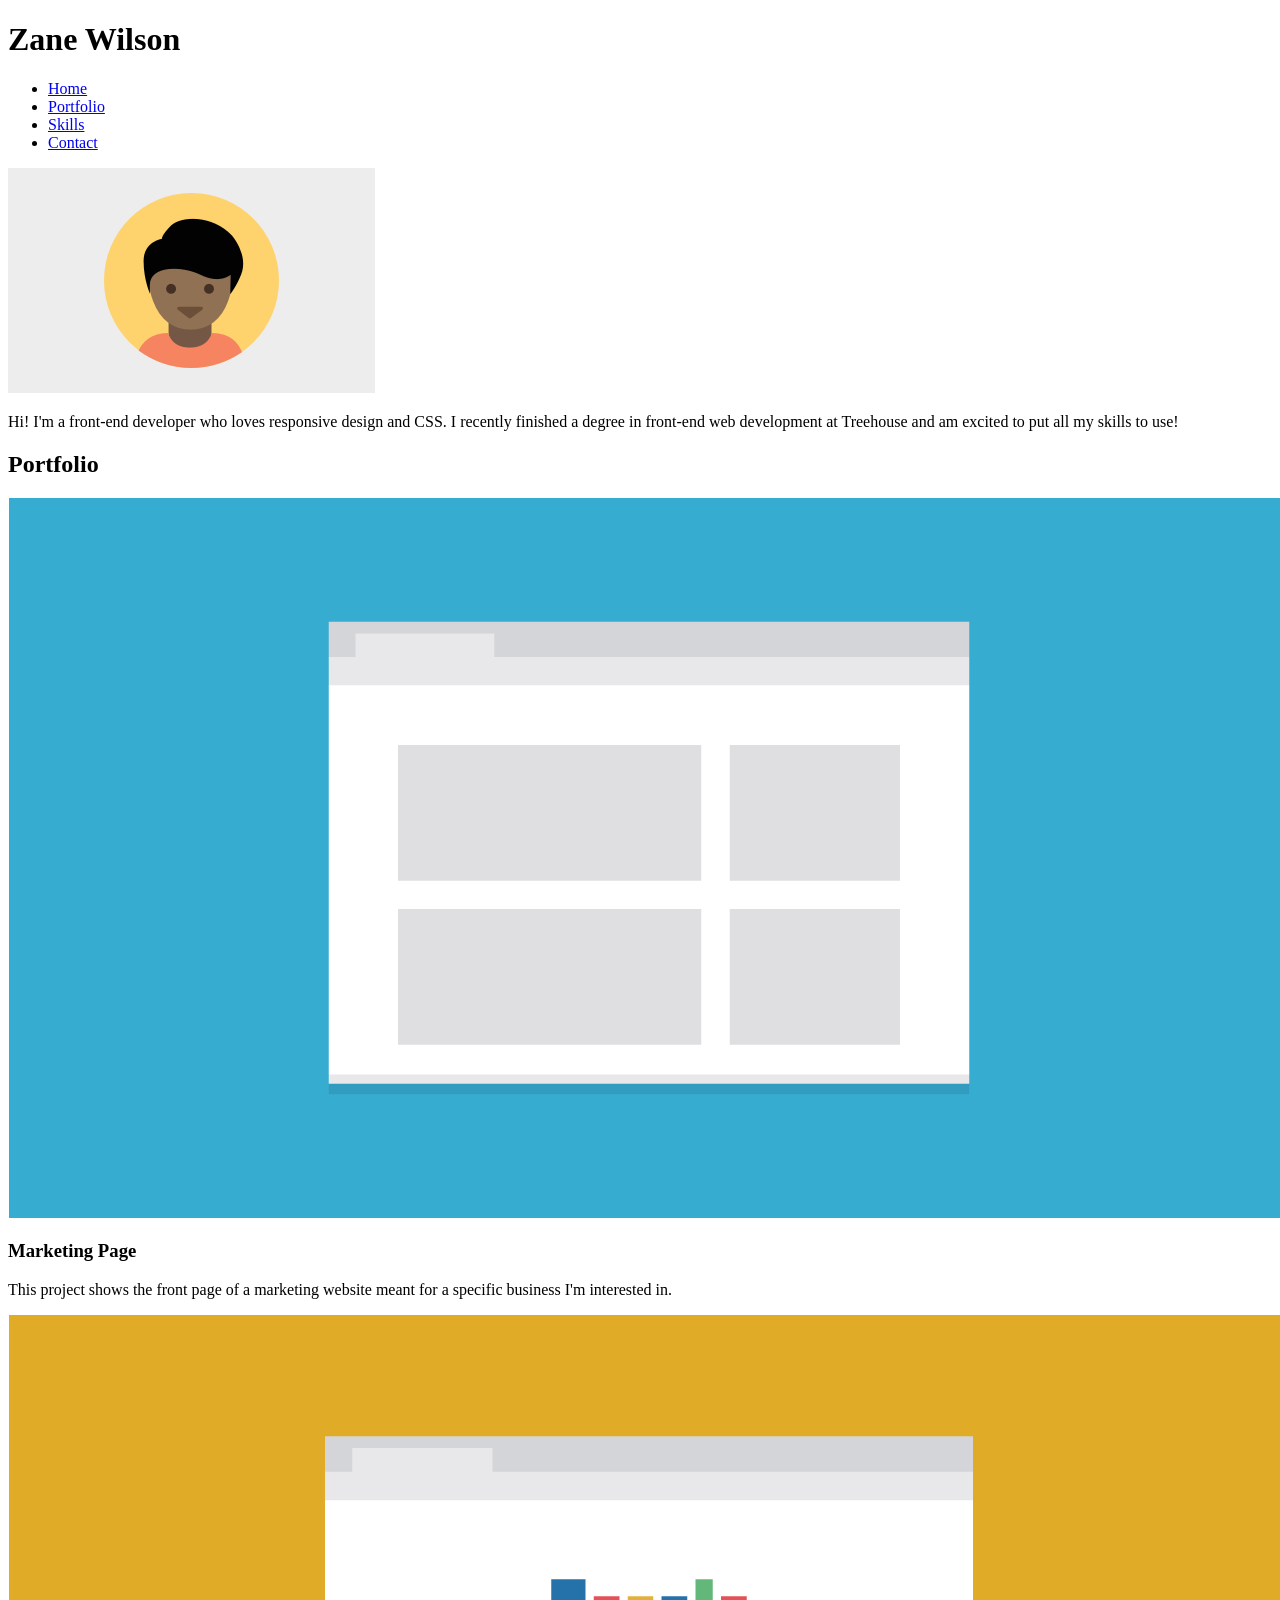
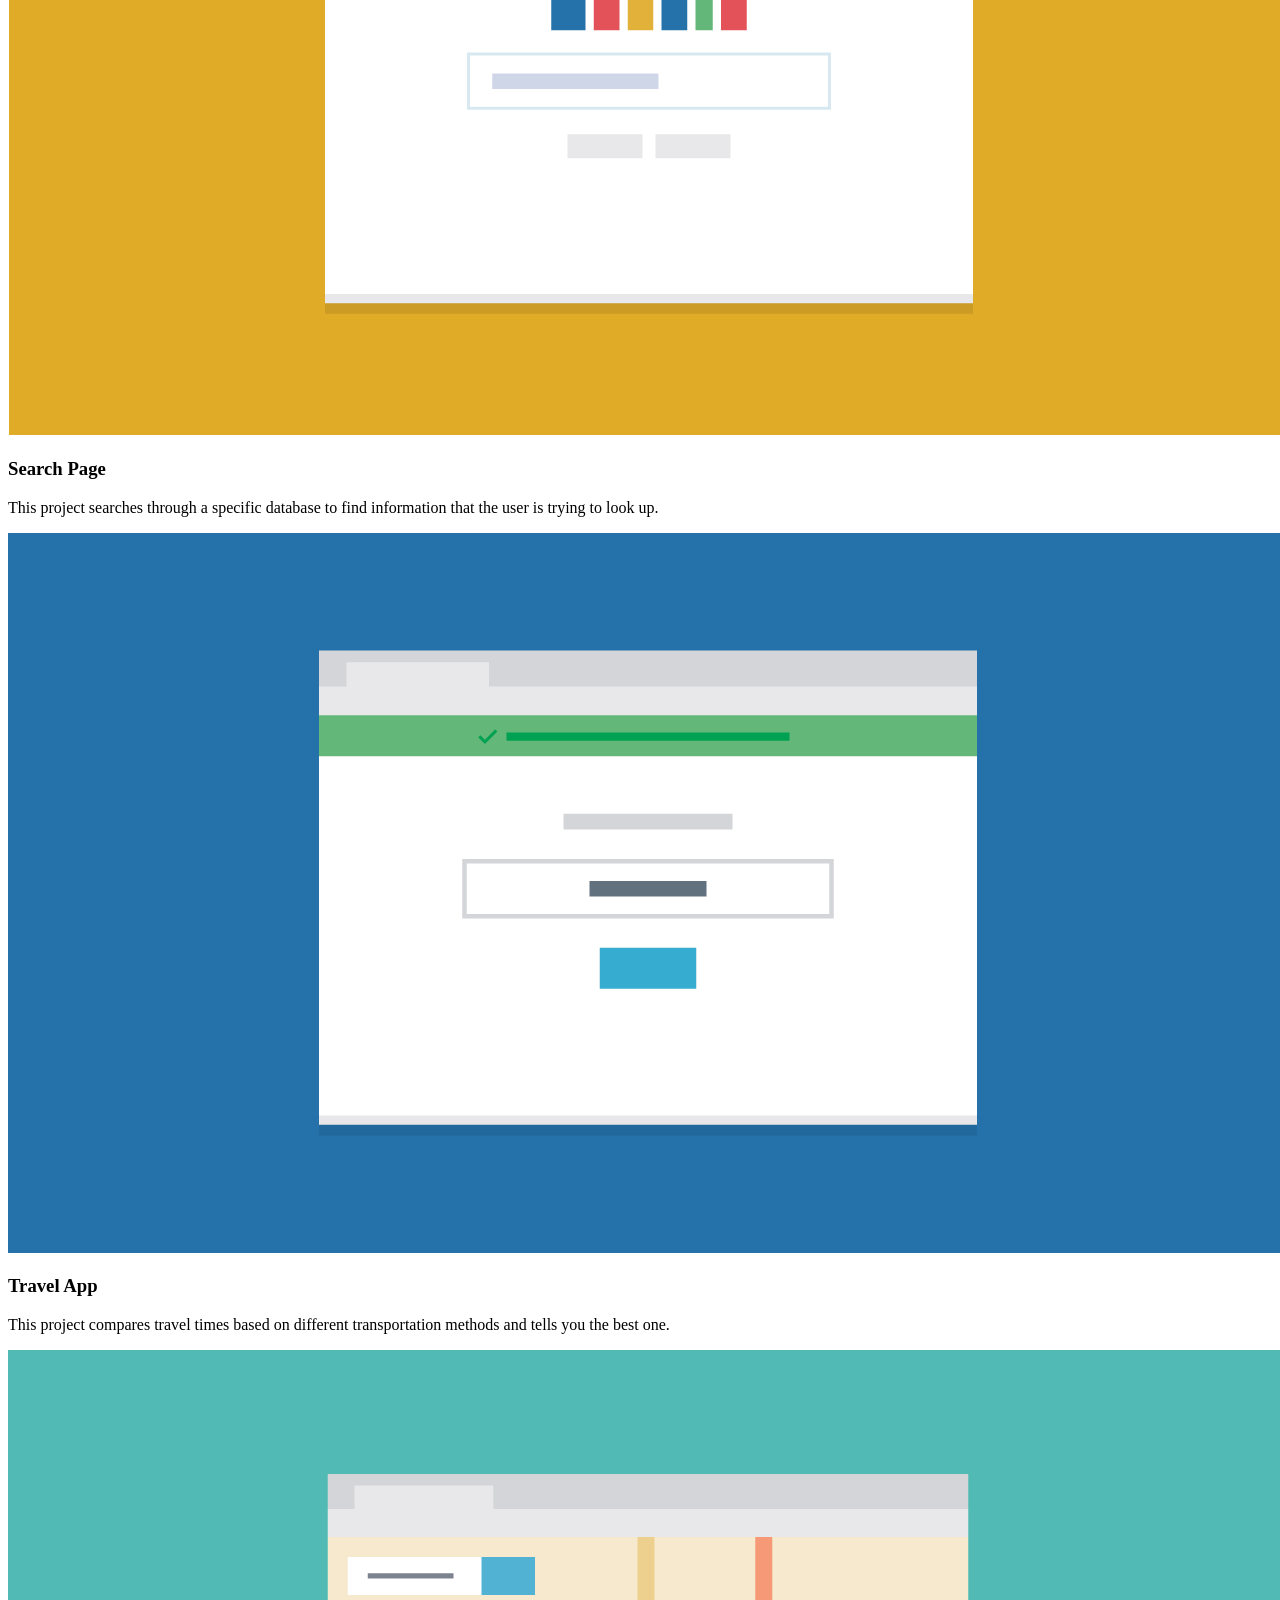
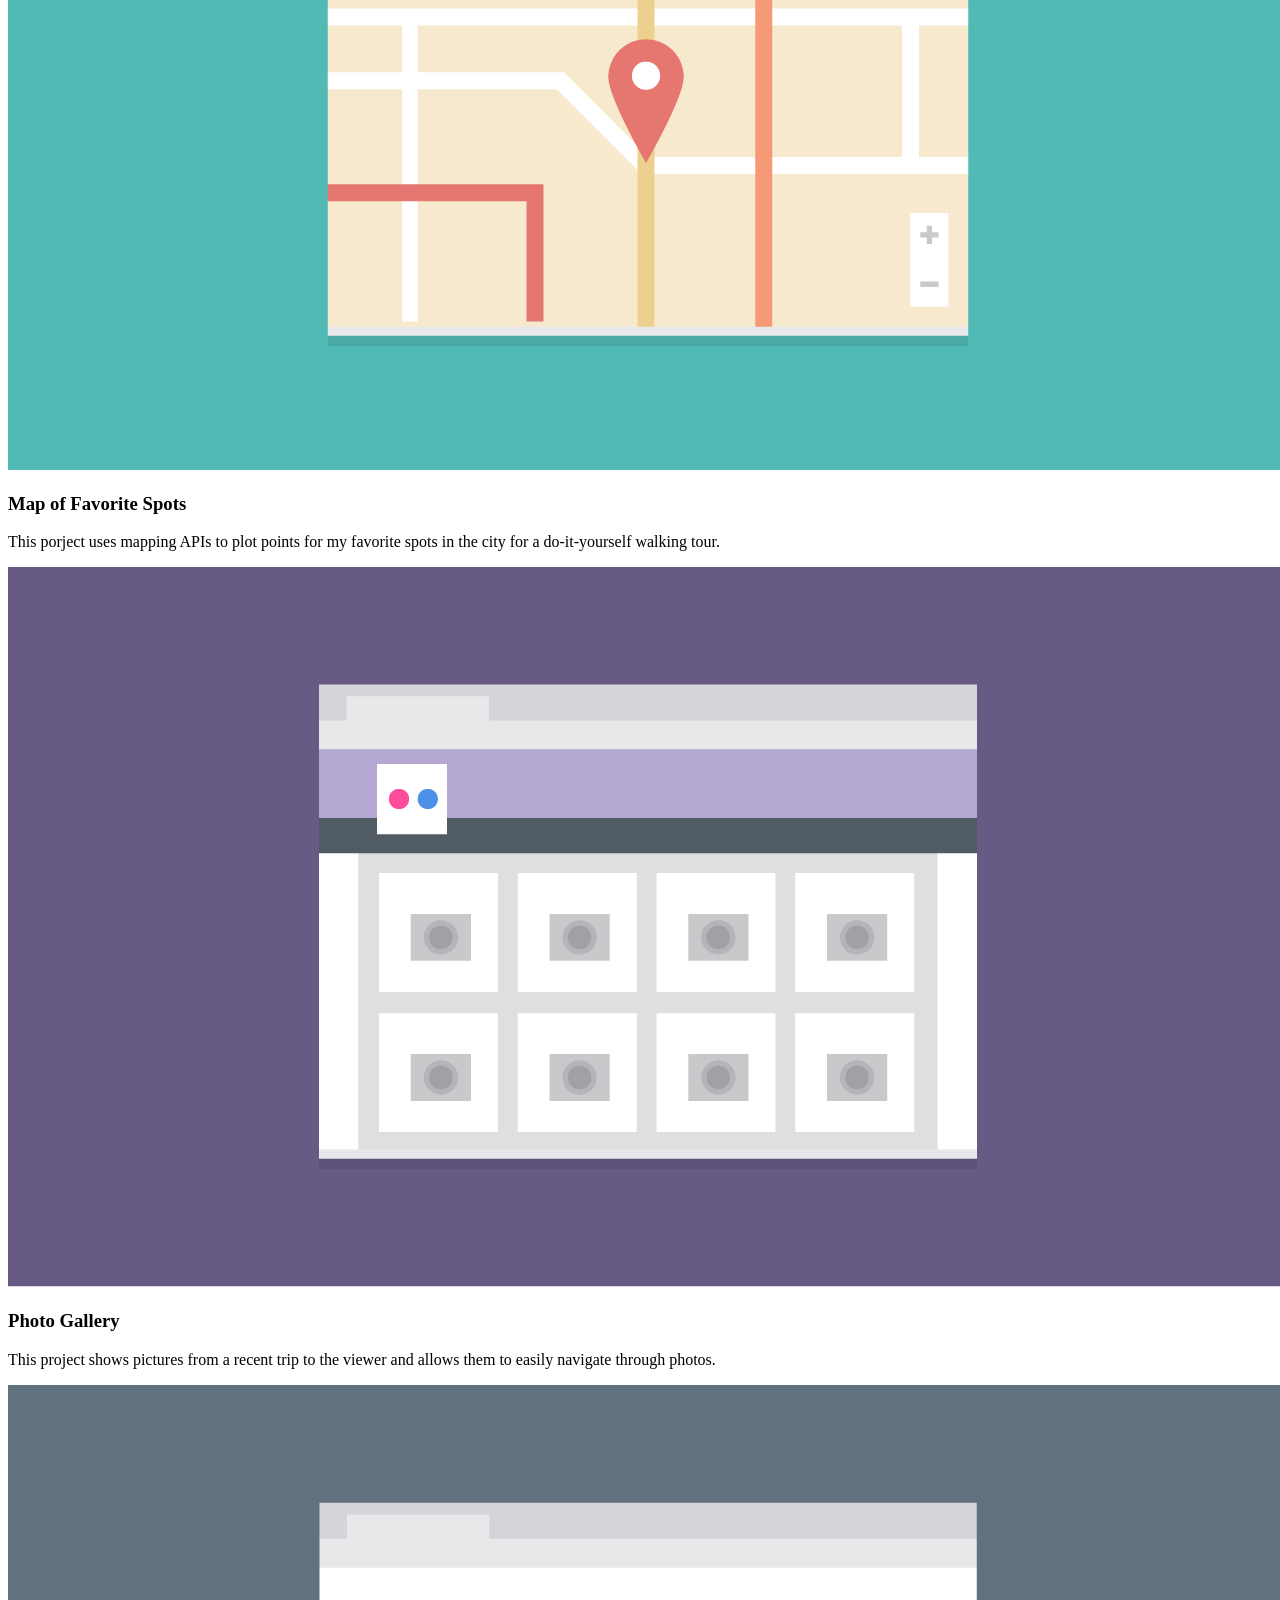
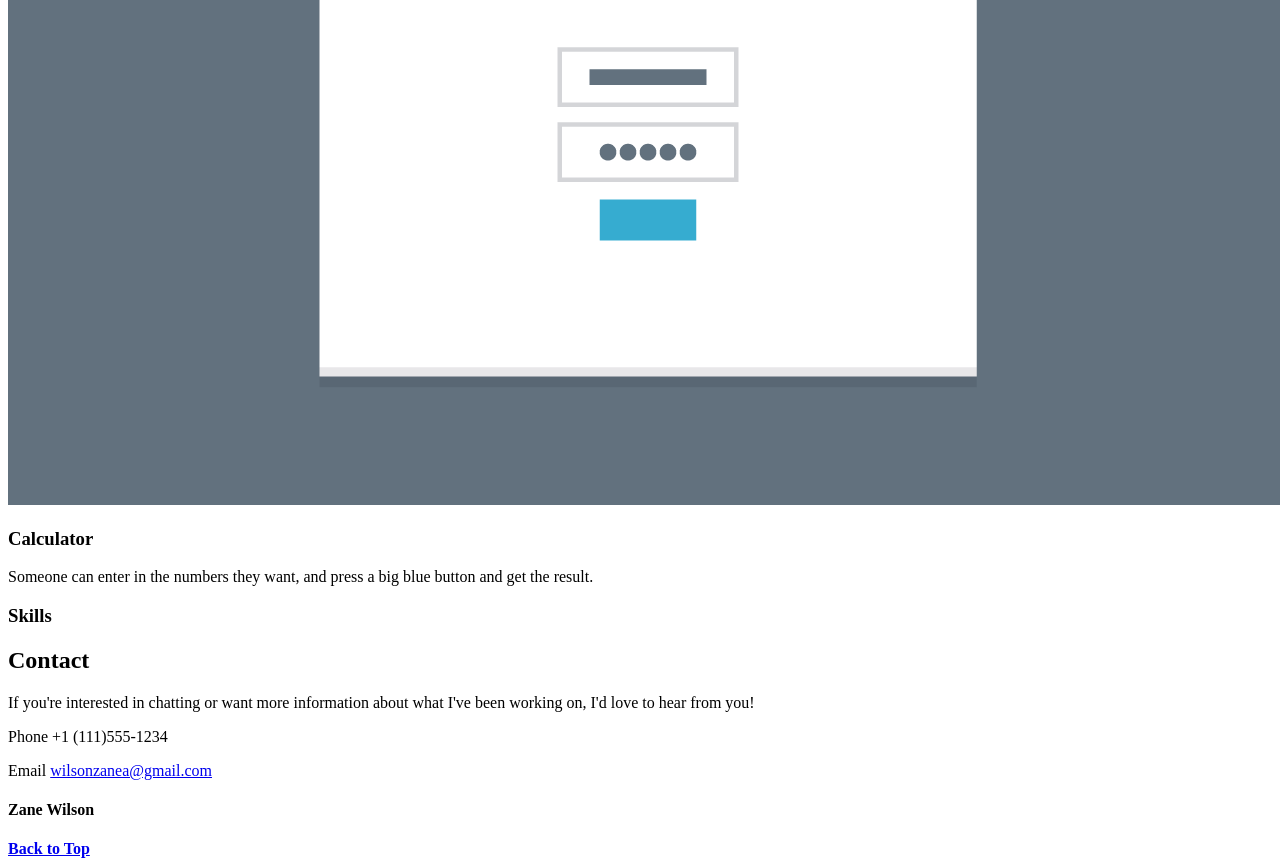
==== index.html @ 316b276d "Create" ====
<!DOCTYPE html>
<html lang="en">
<head>
    <meta charset="UTF-8">
    <meta name="viewport" content="width=device-width, initial-scale=1.0">
    <title>Zane's Portfolio</title>
    <link rel="stylesheet" href="css/styles.css">
</head>  
<body>
    <header>
        <div>
            <h1>Zane Wilson</h1>
            <nav id="home">
                <ul>
                    <li><a href="#">Home</a></li>
                    <li><a href="#portfolio">Portfolio</a></li>
                    <li><a href="#skills">Skills</a></li>  
                    <li><a href="#contact">Contact</a></li>     
                </ul>    
            </nav>
        </div>

        <div>
            <img src="images/responsive-layout-profile.png" alt="Profile Image" title="Profile Image">
            <p>Hi! I'm a front-end developer who loves responsive design and CSS. I recently finished a degree in front-end web development at Treehouse and am excited to put all my skills to use!</p>
        </div>
    </header>

    <main>
        <h2 id="portfolio">Portfolio</h2>
        <div>
            <img src="images/portfolio-1.png" alt="Marketing Page Image" title="Marketing Page Image">
            <h3>Marketing Page</h3>
            <p>This project shows the front page of a marketing website meant for a specific business I'm interested in.</p>
        </div>
        <div>
            <img src="images/portfolio-2.png" alt="Search Page Image" title="Search Page Image">
            <h3>Search Page</h3>
            <p>This project searches through a specific database to find information that the user is trying to look up.</p>
        </div>
        <div>
            <img src="images/portfolio-3.png" alt="Travel App Image" title="Travel App Image">
            <h3>Travel App</h3>
            <p>This project compares travel times based on different transportation methods and tells you the best one.</p>
        </div>
        <div>
            <img src="images/portfolio-4.png" alt="Map of Favorite Spots" title="Map of Favorite Spots">
            <h3>Map of Favorite Spots</h3>
            <p>This porject uses mapping APIs to plot points for my favorite spots in the city for a do-it-yourself walking tour.</p>
        </div>
        <div>
            <img src="images/portfolio-5.png" alt="Photo Gallery Page" title="Photo Gallery Page">
            <h3>Photo Gallery</h3>
            <p>This project shows pictures from a recent trip to the viewer and allows them to easily navigate through photos.</p>
        </div>
        <div>
            <img src="images/portfolio-6.png" alt="Calculator Page Picture" title="Calculator Page Picture">
            <h3>Calculator</h3>
            <p>Someone can enter in the numbers they want, and press a big blue button and get the result.</p>
        </div>
        <div>
            <h3 id="skills">Skills</h3>
        </div>
        <div>
            <h2 id="contact">Contact</h2>
            <p>If you're interested in chatting or want more information about what I've been working on, I'd love to hear from you!</p>
            <p>Phone +1 (111)555-1234</p>
            <p>Email <a href="mailto:wilsonzanea@gmail.com" target="_blank">wilsonzanea@gmail.com</a></p>
        </div>
    </main>

    <footer>
        <h4>Zane Wilson</h4>
        <nav><strong><a href="#home">Back to Top</a></strong></nav>
    </footer>
</body>
</html>
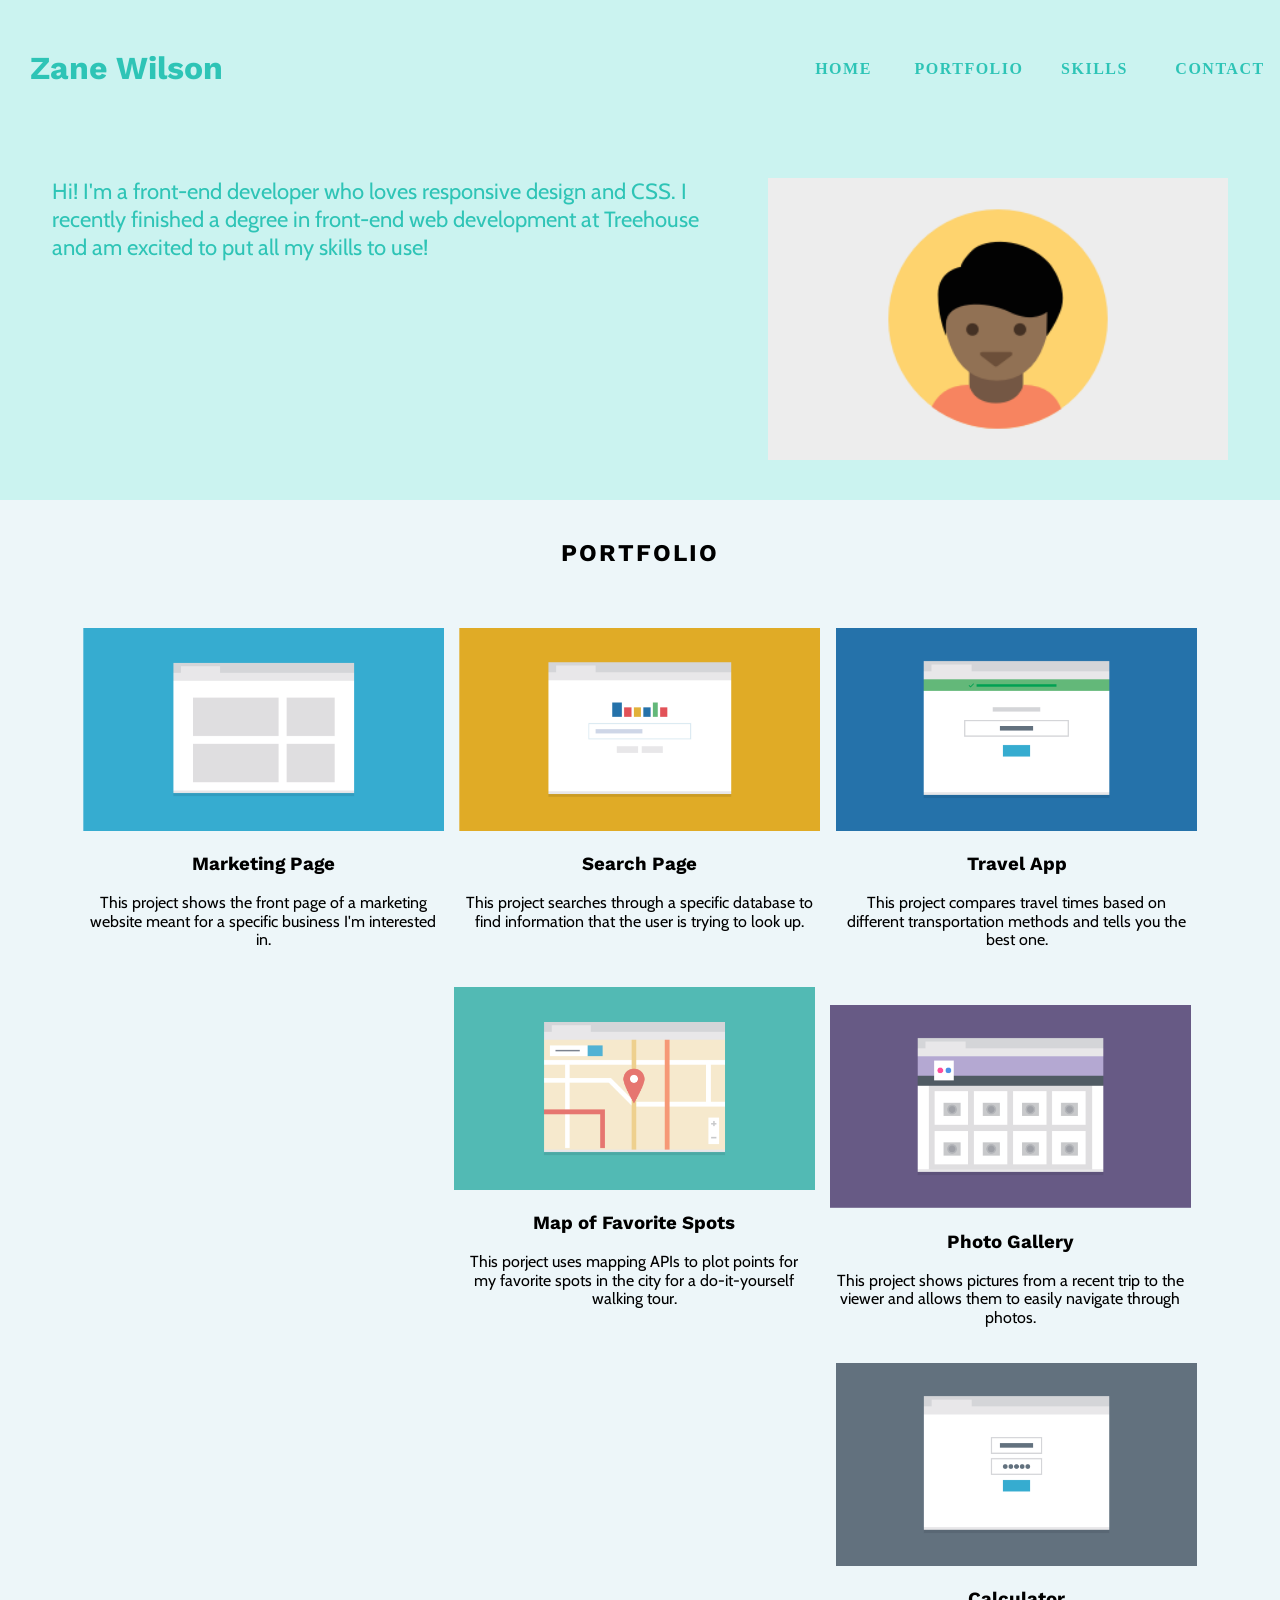
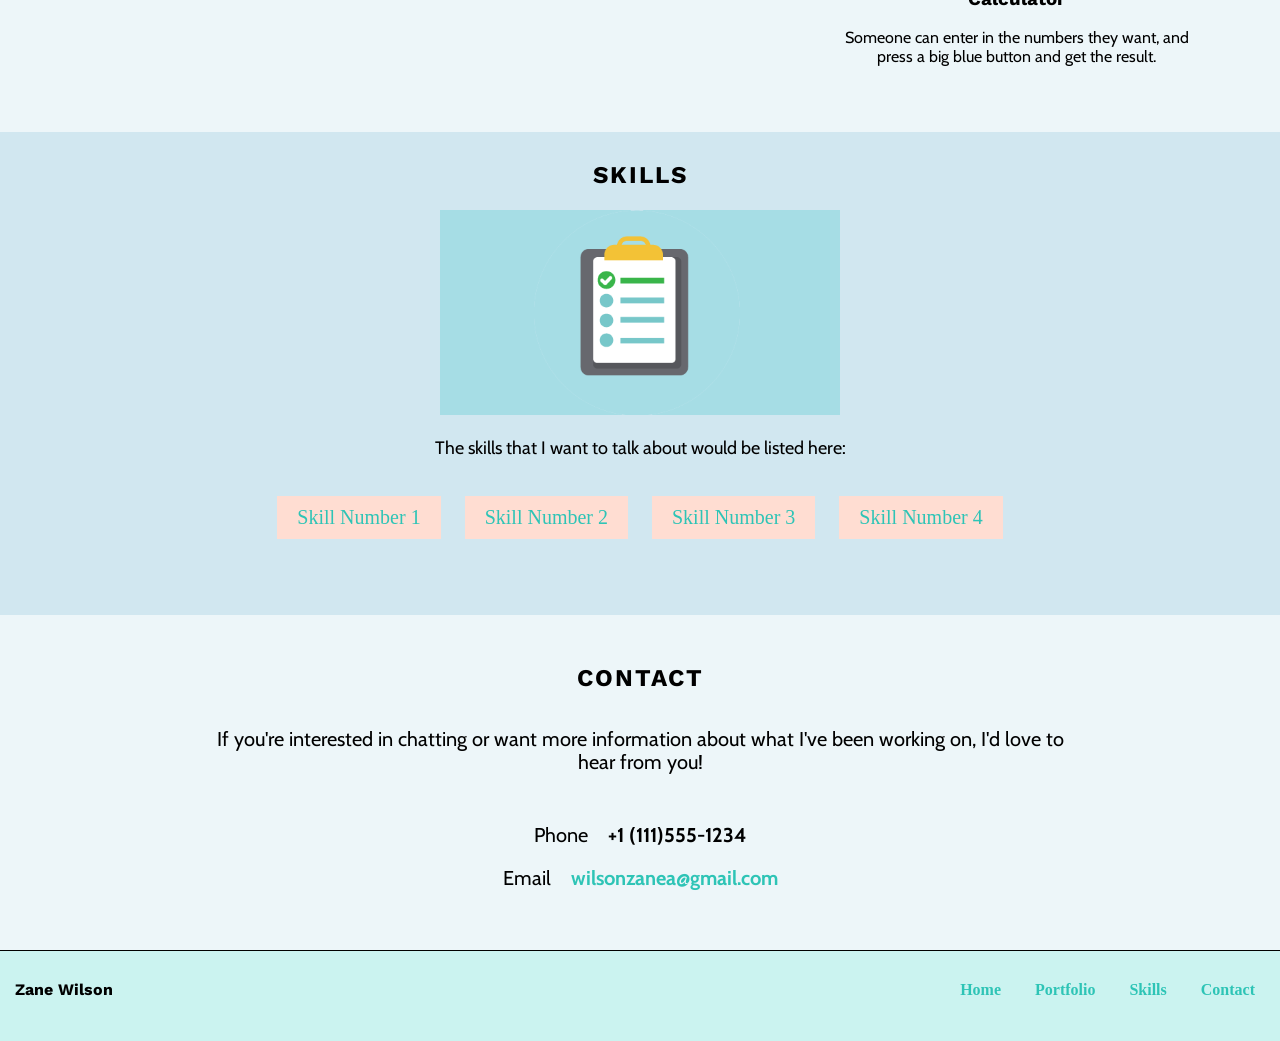
==== commit bfe30208: "-" ====
--- a/index.html
+++ b/index.html
@@ -5,13 +5,16 @@
     <meta name="viewport" content="width=device-width, initial-scale=1.0">
     <title>Zane's Portfolio</title>
     <link rel="stylesheet" href="css/styles.css">
-</head>  
+    <link rel="stylesheet" href="css/normalize.css">
+    <link href="https://fonts.googleapis.com/css2?family=Work+Sans&display=swap" rel="stylesheet">
+    <link href="https://fonts.googleapis.com/css2?family=Cabin&display=swap" rel="stylesheet">
+</head>
 <body>
     <header>
-        <div>
+        <div id="home" class="clearfix">
             <h1>Zane Wilson</h1>
-            <nav id="home">
-                <ul>
+            <nav>
+                <ul class="header-nav">
                     <li><a href="#">Home</a></li>
                     <li><a href="#portfolio">Portfolio</a></li>
                     <li><a href="#skills">Skills</a></li>  
@@ -20,58 +23,78 @@
             </nav>
         </div>
 
-        <div>
-            <img src="images/responsive-layout-profile.png" alt="Profile Image" title="Profile Image">
-            <p>Hi! I'm a front-end developer who loves responsive design and CSS. I recently finished a degree in front-end web development at Treehouse and am excited to put all my skills to use!</p>
+        <div class="header-text clearfix">
+            <img src="images/responsive-layout-profile.png" alt="Profile Image" title="Profile Image" class="profile-image">
+            <p class="header-p">Hi! I'm a front-end developer who loves responsive design and CSS. I recently finished a degree in front-end web development at Treehouse and am excited to put all my skills to use!</p>
         </div>
     </header>
 
     <main>
         <h2 id="portfolio">Portfolio</h2>
-        <div>
-            <img src="images/portfolio-1.png" alt="Marketing Page Image" title="Marketing Page Image">
-            <h3>Marketing Page</h3>
-            <p>This project shows the front page of a marketing website meant for a specific business I'm interested in.</p>
+        <div class="clearfix">
+            <div class="container">
+                <div class="marketing-page col">
+                    <img src="images/portfolio-1.png" alt="Marketing Page Image" title="Marketing Page Image" class="portfolio-image">
+                    <h3>Marketing Page</h3>
+                    <p>This project shows the front page of a marketing website meant for a specific business I'm interested in.</p>
+                </div>
+                <div class="search-page col">
+                    <img src="images/portfolio-2.png" alt="Search Page Image" title="Search Page Image" class="portfolio-image">
+                    <h3>Search Page</h3>
+                    <p>This project searches through a specific database to find information that the user is trying to look up.</p>
+                </div>
+                <div class="travel-page col">
+                    <img src="images/portfolio-3.png" alt="Travel App Image" title="Travel App Image" class="portfolio-image">
+                    <h3>Travel App</h3>
+                    <p>This project compares travel times based on different transportation methods and tells you the best one.</p>
+                </div>
+            </div>
+            <div class="container">
+                <div class="map-page col">
+                    <img src="images/portfolio-4.png" alt="Map of Favorite Spots" title="Map of Favorite Spots" class="portfolio-image">
+                    <h3>Map of Favorite Spots</h3>
+                    <p>This porject uses mapping APIs to plot points for my favorite spots in the city for a do-it-yourself walking tour.</p>
+                </div>
+                <div class="photo-page col">
+                    <img src="images/portfolio-5.png" alt="Photo Gallery Page" title="Photo Gallery Page" class="portfolio-image">
+                    <h3>Photo Gallery</h3>
+                    <p>This project shows pictures from a recent trip to the viewer and allows them to easily navigate through photos.</p>
+                </div>
+                <div class="calc-page col">
+                    <img src="images/portfolio-6.png" alt="Calculator Page Picture" title="Calculator Page Picture" class="portfolio-image">
+                    <h3>Calculator</h3>
+                    <p>Someone can enter in the numbers they want, and press a big blue button and get the result.</p>
+                </div>
+            </div>
         </div>
-        <div>
-            <img src="images/portfolio-2.png" alt="Search Page Image" title="Search Page Image">
-            <h3>Search Page</h3>
-            <p>This project searches through a specific database to find information that the user is trying to look up.</p>
+        <div class="skills-div col">
+            <h2 id="skills">Skills</h2>
+            <img src="images/checklist.png" alt="Picture of a Checklist" title="Picture of a Checklist">
+            <p>The skills that I want to talk about would be listed here:</p>
+            <ul class="skills-list">
+                <li>Skill Number 1</li>
+                <li>Skill Number 2</li>
+                <li>Skill Number 3</li>
+                <li>Skill Number 4</li>
+            </ul>
         </div>
-        <div>
-            <img src="images/portfolio-3.png" alt="Travel App Image" title="Travel App Image">
-            <h3>Travel App</h3>
-            <p>This project compares travel times based on different transportation methods and tells you the best one.</p>
-        </div>
-        <div>
-            <img src="images/portfolio-4.png" alt="Map of Favorite Spots" title="Map of Favorite Spots">
-            <h3>Map of Favorite Spots</h3>
-            <p>This porject uses mapping APIs to plot points for my favorite spots in the city for a do-it-yourself walking tour.</p>
-        </div>
-        <div>
-            <img src="images/portfolio-5.png" alt="Photo Gallery Page" title="Photo Gallery Page">
-            <h3>Photo Gallery</h3>
-            <p>This project shows pictures from a recent trip to the viewer and allows them to easily navigate through photos.</p>
-        </div>
-        <div>
-            <img src="images/portfolio-6.png" alt="Calculator Page Picture" title="Calculator Page Picture">
-            <h3>Calculator</h3>
-            <p>Someone can enter in the numbers they want, and press a big blue button and get the result.</p>
-        </div>
-        <div>
-            <h3 id="skills">Skills</h3>
-        </div>
-        <div>
+        <div class="contact-div">
             <h2 id="contact">Contact</h2>
-            <p>If you're interested in chatting or want more information about what I've been working on, I'd love to hear from you!</p>
-            <p>Phone +1 (111)555-1234</p>
-            <p>Email <a href="mailto:wilsonzanea@gmail.com" target="_blank">wilsonzanea@gmail.com</a></p>
+            <p class="contact-text">If you're interested in chatting or want more information about what I've been working on, I'd love to hear from you!</p>
+            <p>Phone &nbsp; &nbsp;<strong>+1 (111)555-1234</strong></p>
+            <p>Email &nbsp; &nbsp;<a href="mailto:wilsonzanea@gmail.com" target="_blank"><strong>wilsonzanea@gmail.com</strong></a></p>
         </div>
     </main>
 
     <footer>
         <h4>Zane Wilson</h4>
-        <nav><strong><a href="#home">Back to Top</a></strong></nav>
+        <span><a href="#home">Back to Top</a></span>
+        <ul>
+            <li><a href="#home">Home</a></li>
+            <li><a href="#portfolio">Portfolio</a></li>
+            <li><a href="#skills">Skills</a></li>
+            <li><a href="#contact">Contact</a></li>
+        </ul>
     </footer>
 </body>
 </html>
--- a/css/styles.css
+++ b/css/styles.css
@@ -0,0 +1,498 @@
+
+/* ----- Font Displays ----- */
+
+h1, h2, h3, h4, h5, h6 {
+    font-family: 'Work Sans', sans-serif;
+}
+
+p, span {
+    font-family: 'Cabin', sans-serif;
+}
+
+
+/* ----- Universal ----- */
+
+* {
+    box-sizing: border-box;
+}
+
+
+/* ----- Header Design ----- */
+
+header {
+    width: 100%;
+    text-align: center;
+    background-color: #CBF3F0;
+    padding: 20px 0 40px;
+    color: #2EC4B6;
+}
+
+
+header h1 { /* Clears whitespace at top */
+    margin-top: 0;
+}
+
+header img {
+    width: 65%;
+    max-width: 500px;
+}
+
+header ul {
+    list-style-type: none;
+    text-transform: uppercase;
+    padding: 0;
+    margin: 0;
+    letter-spacing: 1.5px;
+}
+
+header li {
+    margin: 5px 10px;
+    background-color: #FFDDD2;
+    color: #2EC4B6;
+}
+
+.header-nav a {
+    padding: 10px 5px;
+    display: block;
+}
+
+.header-text {
+    width: 100%;
+    text-align: center;
+    padding: 0 12px;
+    font-size: 17px;
+}
+
+.header-nav {
+    margin-bottom: 40px;
+}
+
+
+/* ----- Links Design ----- */
+
+a:link {
+    color: #2EC4B6;
+    text-decoration: none;
+    font-weight: bold;
+}
+
+a:visited {
+    color: #2EC4B6;
+    text-decoration: none;
+    font-weight: bold;
+}
+
+a:hover {
+    color: #CBF3F0;
+    font-weight: bolder;
+}
+
+a:active {
+    color: #CBF3F0;
+    text-decoration: none;
+    font-weight: bold;
+}
+
+
+/* ----- Main Display ----- */
+
+main {
+    width: 100%;
+    text-align: center;
+    padding: 20px 0 10px;
+    background-color: #EDF6F9;
+    border-bottom: solid black 1.5px;
+}
+
+main img {
+    width: 100%;
+    max-width: 400px;
+}
+
+main div {
+    padding-bottom: 15px;
+}
+
+#portfolio {
+    margin-bottom: 40px;
+}
+
+main h2 {
+    text-transform: uppercase;
+    font-weight: bold;
+    letter-spacing: 2px;
+}
+
+.col {
+    padding: 0 15px;
+}
+
+.col p {
+    padding: 0 6px;
+}
+
+#skills {
+    padding-top: 30px;
+}
+
+.skills-list {
+    text-align: left;
+}
+
+.skills-div {
+    background-color: #d1e7f0;
+    padding-bottom: 30px;
+}
+
+.contact-div {
+    background-color: #EDF6F9;
+    padding: 30px 15px;
+}
+
+/* ----- Footer ----- */
+
+footer {
+    padding: 30px 0 50px;
+    background-color: #CBF3F0;
+}
+
+footer h4 {
+    float: left;
+    width: 50%;
+    text-align: left;
+    margin: 0;
+    padding-left: 15px;
+}
+
+footer span {
+    float: right;
+    width: 50%;
+    text-align: right;
+    padding-right: 15px;
+    text-transform: uppercase;
+}
+
+
+/* ----- Media Queries (320px - 767px, phones) ----- */
+
+@media (min-width: 1px) and (max-width: 767px) {
+    footer ul {
+        display: none;
+    }
+}
+
+
+/* ----- Media Queries (768px, tablets) ----- */
+
+@media (min-width: 768px) {
+
+    header p {
+        font-size: 20px;
+        text-align: left;
+    }
+
+    header h1 {
+        padding-top: 30px;
+        margin-bottom: 20px;
+    }
+
+    .header-nav li {
+        display: inline-block;
+        background-color: #CBF3F0;
+        margin: 0;
+        width: 120px;
+        padding-bottom: 30px;
+    }
+
+    .profile-image {
+        float: right;
+        width: 40%;
+        padding-right: 20px;
+    }
+
+    .header-p {
+        float: left;
+        width: 60%;
+        margin: 0;
+        line-height: 28px;
+        padding-right: 10px;
+        padding-left: 10px;
+    }
+
+    .marketing-page {
+        float: left;
+        width: 50%;
+        padding-left: 30px;
+        padding-right: 5px;
+    }
+
+    .search-page {
+        float: right;
+        width: 50%;
+        padding-right: 30px;
+        padding-left: 5px;
+    }
+
+    .search-page,
+    .marketing-page {
+        padding-bottom: 40px;
+    }
+
+    .travel-page {
+        float: left;
+        width: 50%;
+        padding-left: 30px;
+        padding-right: 5px;
+    }
+
+    .map-page {
+        float: right;
+        width: 50%;
+        padding-right: 30px;
+        padding-left: 5px;
+    }
+
+    .travel-page,
+    .map-page {
+        padding-bottom: 40px;
+    }
+
+    .photo-page {
+        float: left;
+        width: 50%;
+        padding-left: 30px;
+        padding-right: 5px;
+    }
+
+    .calc-page {
+        float: right;
+        width: 50%;
+        padding-right: 30px;
+        padding-left: 5px;
+    }
+
+    .photo-page,
+    .calc-page {
+        padding-bottom: 40px;
+    }
+
+    .skills-div {
+        padding-bottom: 60px;
+    }
+
+    .skills-list {
+        list-style-type: none;
+        text-align: center;
+        padding-left: 0;
+        padding-top: 20px;
+    }
+
+    .skills-list li {
+        display: inline-block;
+        background-color: #ffddd2;
+        padding: 5px 15px;
+        color: #2EC4B6;
+    }
+
+    .contact-div .contact-text {
+        padding: 15px 16% 30px 16%;
+    }
+
+    .contact-div p {
+        font-size: 20px;
+    }
+
+    footer span {
+        display: none;
+    }
+
+    footer ul {
+        float: right;
+        text-align: right;
+        list-style-type: none;
+        width: 50%;
+        margin: 0;
+        padding: 0 10px 0 0;
+    }
+
+    footer li {
+        display: inline-block;
+    }
+
+    footer li a {
+        padding: 10px 15px;
+    }
+
+    footer {
+        padding-bottom: 60px;
+    }
+
+    a:link {
+        color: #2EC4B6;
+        text-decoration: none;
+        font-weight: bold;
+    }
+    
+    a:visited {
+        color: #2EC4B6;
+        text-decoration: none;
+        font-weight: bold;
+    }
+    
+    a:hover {
+        color: #FFDDD2;
+        font-weight: bolder;
+    }
+    
+    a:active {
+        color: #2EC4B6;
+        text-decoration: none;
+        font-weight: bold;
+    }
+    
+}
+
+
+/* ----- Media Queries (1024px, laptops) ----- */
+
+@media (min-width: 1024px) {
+
+    header {
+        padding-top: 50px;
+    }
+    header h1 {
+        float: left;
+        width: 35%;
+        padding: 0 0 0 30px;
+        margin: 0;
+        text-align: left;
+    }
+
+    header nav {
+        float: right;
+        width: 65%;
+        padding: 0;
+        margin: 0;
+        text-align: right;
+    }
+
+    .header-nav li {
+        margin: 0;
+        text-align: center;
+    }
+
+    .header-text {
+        padding-top: 20px;
+    }
+
+    .header-p {
+        font-size: 22px;
+        padding: 0 40px;
+    }
+
+    .profile-image {
+        padding-right: 40px;
+    }
+
+    .container {
+        width: 90%;
+        max-width: 1300px;
+        margin: 0 auto;
+    }
+
+    .marketing-page,
+    .search-page {
+        float: left;
+        width: 33.3%;
+    }
+
+    .travel-page {
+        float: right;
+        width: 33.3%;
+    }
+
+    .marketing-page{
+        padding: 0 10px 40px 0;
+    }
+
+    .travel-page{
+        padding: 0 0 40px 10px;
+
+    }
+
+    .search-page{
+        padding: 0 5px 40px 5px;
+    }
+
+    .map-page,
+    .photo-page {
+        float: left;
+        width: 33.3%;
+    }
+
+    .calc-page {
+        float: right;
+        width: 33.3%;
+    }
+
+    .map-page{
+        padding: 0 10px 20px 0;
+    }
+
+    .calc-page{
+        padding: 0 0 20px 10px;
+
+    }
+
+    .photo-page{
+        padding: 0 5px 20px 5px;
+    }
+
+    .skills-div {
+        margin: 0;
+    }
+
+    main div {
+        padding: 10px;
+    }
+
+    .skills-list li {
+        margin-right: 10px;
+        margin-left: 10px;
+        font-size: 20px;
+        padding: 10px 20px;
+    }
+
+    .skills-div p {
+        font-size: 18px;
+    }
+
+    /* .clearfix-cont::after {
+        content: "";
+        clear: both;
+        display: table;
+      } */
+
+}
+
+
+
+
+
+
+
+
+
+
+
+
+
+
+
+/* ----- Clearfix for Floats ----- */
+
+.clearfix::after {
+    content: "";
+    clear: both;
+    display: table;
+  }
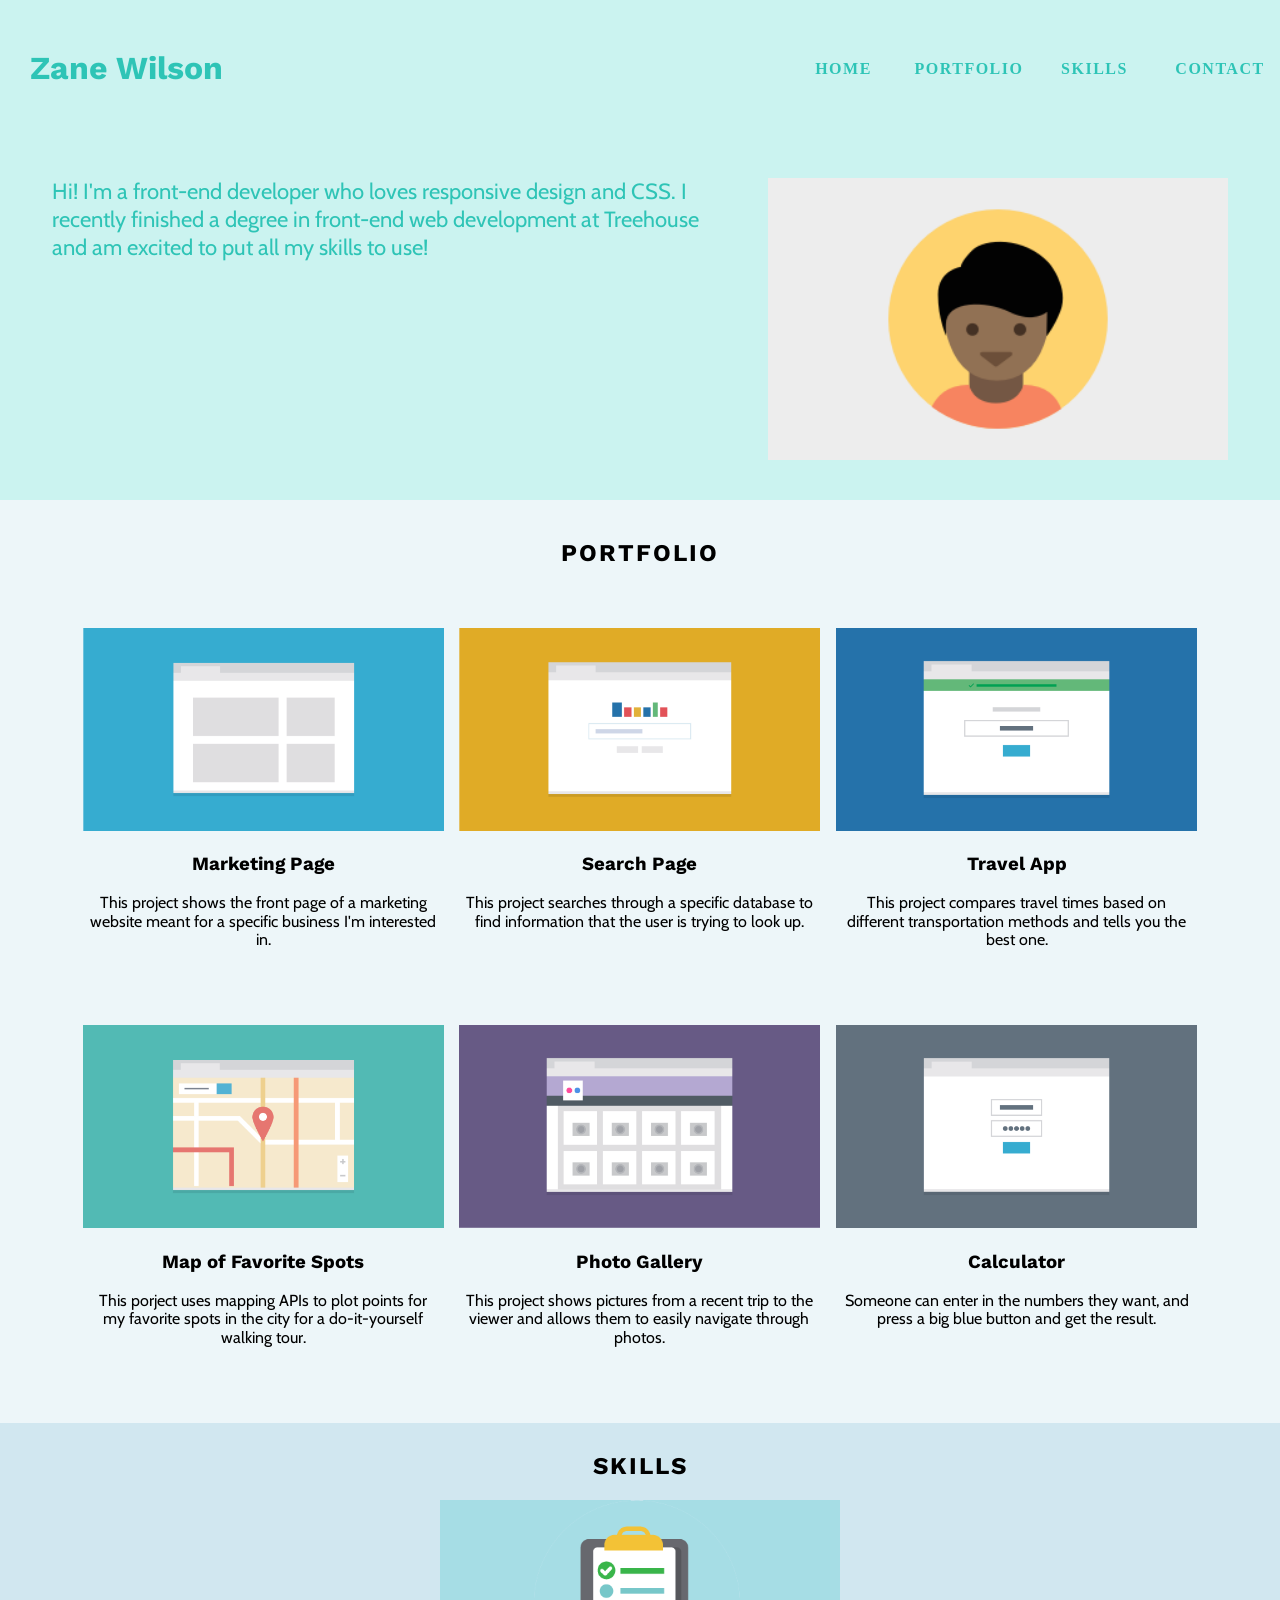
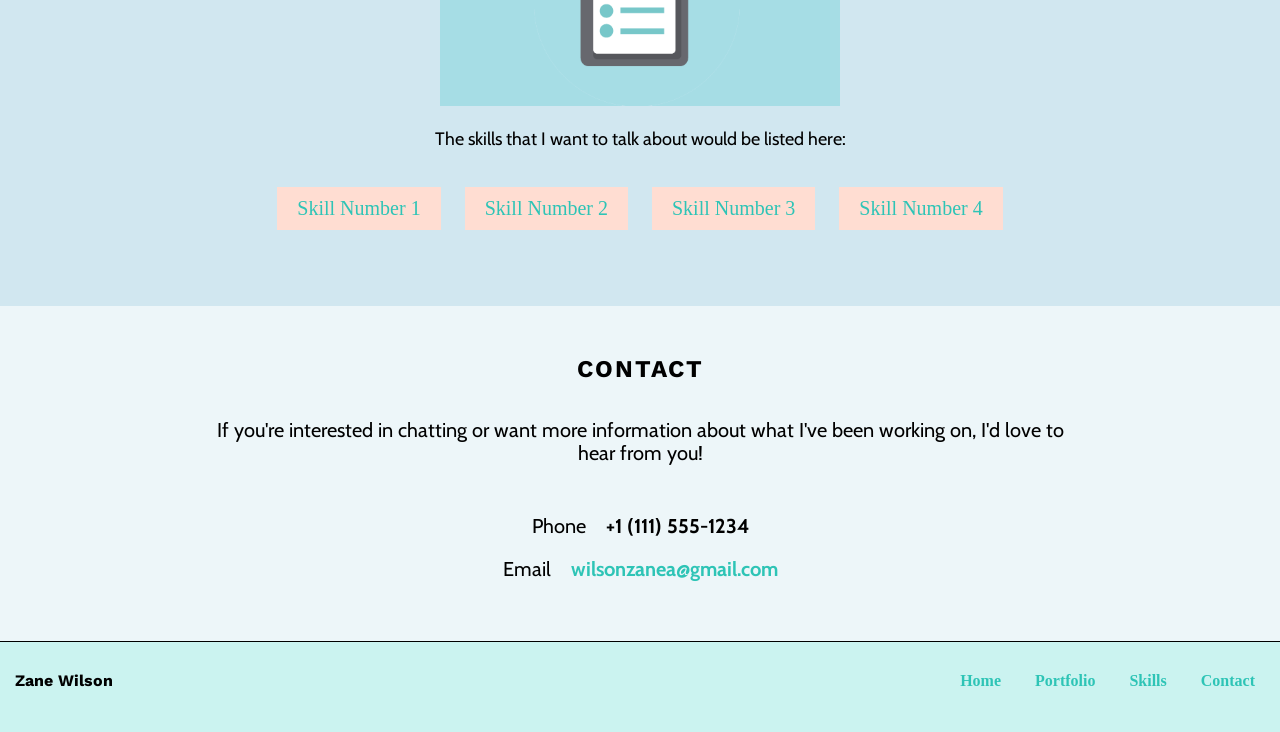
==== commit 408b40b2: "done" ====
--- a/index.html
+++ b/index.html
@@ -32,7 +32,7 @@
     <main>
         <h2 id="portfolio">Portfolio</h2>
         <div class="clearfix">
-            <div class="container">
+            <div class="container clearfix">
                 <div class="marketing-page col">
                     <img src="images/portfolio-1.png" alt="Marketing Page Image" title="Marketing Page Image" class="portfolio-image">
                     <h3>Marketing Page</h3>
@@ -49,7 +49,7 @@
                     <p>This project compares travel times based on different transportation methods and tells you the best one.</p>
                 </div>
             </div>
-            <div class="container">
+            <div class="container clearfix">
                 <div class="map-page col">
                     <img src="images/portfolio-4.png" alt="Map of Favorite Spots" title="Map of Favorite Spots" class="portfolio-image">
                     <h3>Map of Favorite Spots</h3>
@@ -81,7 +81,7 @@
         <div class="contact-div">
             <h2 id="contact">Contact</h2>
             <p class="contact-text">If you're interested in chatting or want more information about what I've been working on, I'd love to hear from you!</p>
-            <p>Phone &nbsp; &nbsp;<strong>+1 (111)555-1234</strong></p>
+            <p>Phone &nbsp; &nbsp;<strong>+1 (111) 555-1234</strong></p>
             <p>Email &nbsp; &nbsp;<a href="mailto:wilsonzanea@gmail.com" target="_blank"><strong>wilsonzanea@gmail.com</strong></a></p>
         </div>
     </main>
--- a/css/styles.css
+++ b/css/styles.css
@@ -467,27 +467,7 @@
         font-size: 18px;
     }
 
-    /* .clearfix-cont::after {
-        content: "";
-        clear: both;
-        display: table;
-      } */
-
-}
-
-
-
-
-
-
-
-
-
-
-
-
-
-
+}
 
 /* ----- Clearfix for Floats ----- */
 
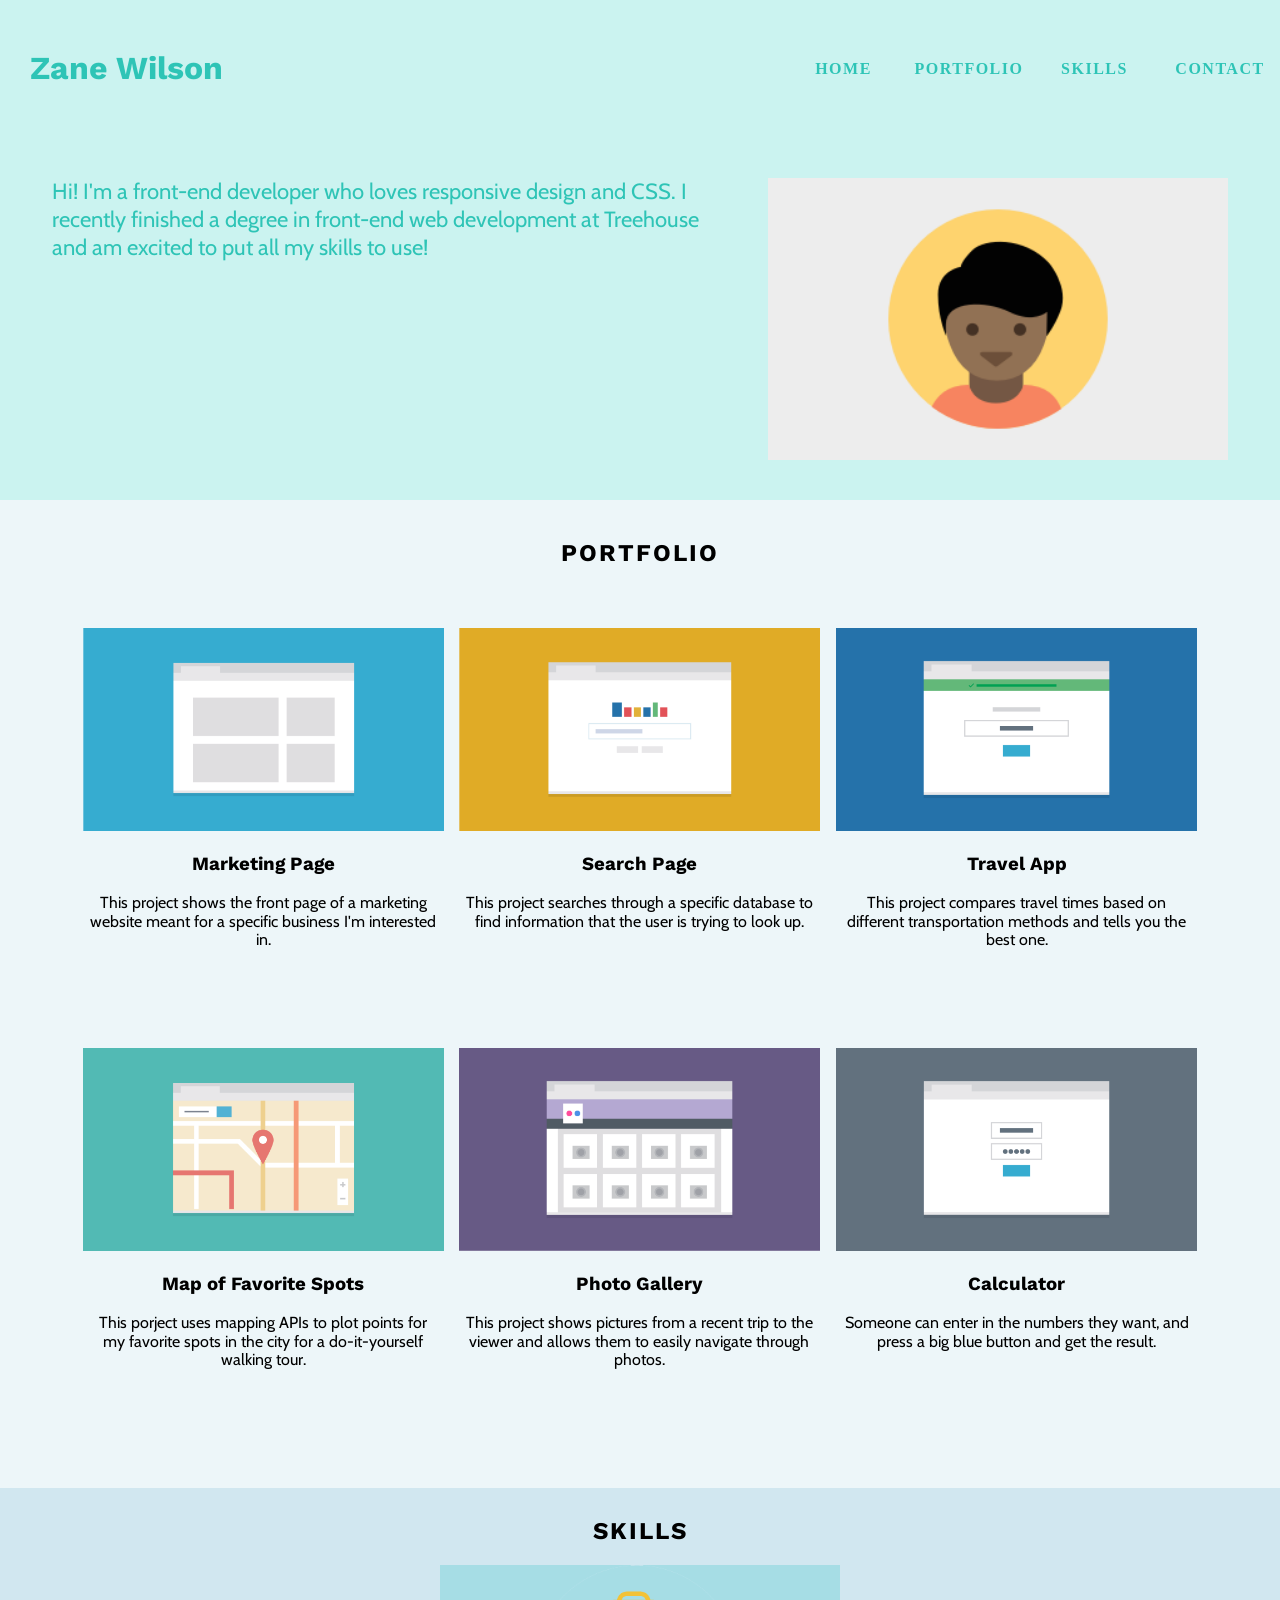
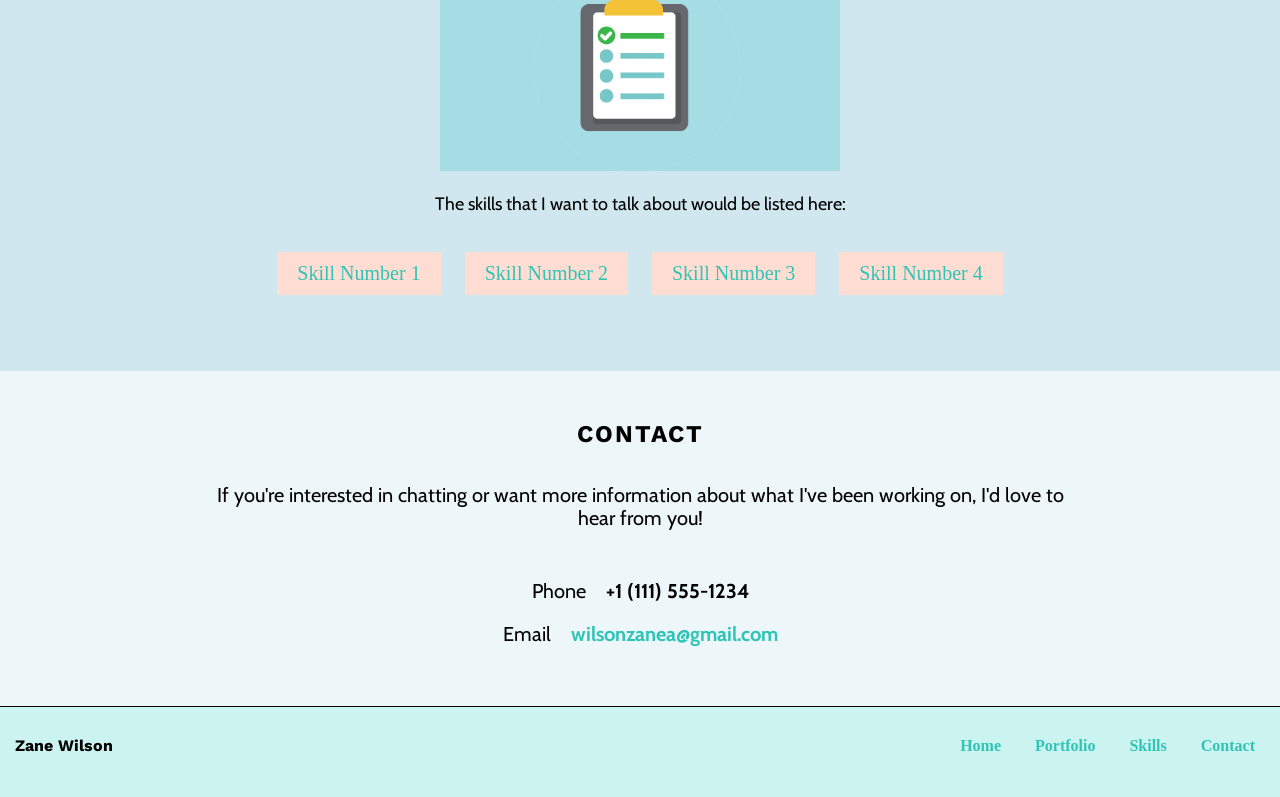
==== commit 6edddaf0: "Deleted extra <div>" ====
--- a/index.html
+++ b/index.html
@@ -32,7 +32,7 @@
     <main>
         <h2 id="portfolio">Portfolio</h2>
         <div class="clearfix">
-            <div class="container clearfix">
+            <div class="container clearfix-laptop">
                 <div class="marketing-page col">
                     <img src="images/portfolio-1.png" alt="Marketing Page Image" title="Marketing Page Image" class="portfolio-image">
                     <h3>Marketing Page</h3>
@@ -49,24 +49,24 @@
                     <p>This project compares travel times based on different transportation methods and tells you the best one.</p>
                 </div>
             </div>
-            <div class="container clearfix">
-                <div class="map-page col">
-                    <img src="images/portfolio-4.png" alt="Map of Favorite Spots" title="Map of Favorite Spots" class="portfolio-image">
-                    <h3>Map of Favorite Spots</h3>
-                    <p>This porject uses mapping APIs to plot points for my favorite spots in the city for a do-it-yourself walking tour.</p>
-                </div>
-                <div class="photo-page col">
-                    <img src="images/portfolio-5.png" alt="Photo Gallery Page" title="Photo Gallery Page" class="portfolio-image">
-                    <h3>Photo Gallery</h3>
-                    <p>This project shows pictures from a recent trip to the viewer and allows them to easily navigate through photos.</p>
-                </div>
-                <div class="calc-page col">
-                    <img src="images/portfolio-6.png" alt="Calculator Page Picture" title="Calculator Page Picture" class="portfolio-image">
-                    <h3>Calculator</h3>
-                    <p>Someone can enter in the numbers they want, and press a big blue button and get the result.</p>
+            <div class="container clearfix-laptop">
+                    <div class="map-page col">
+                        <img src="images/portfolio-4.png" alt="Map of Favorite Spots" title="Map of Favorite Spots" class="portfolio-image">
+                        <h3>Map of Favorite Spots</h3>
+                        <p>This porject uses mapping APIs to plot points for my favorite spots in the city for a do-it-yourself walking tour.</p>
+                    </div>
+                    <div class="photo-page col">
+                        <img src="images/portfolio-5.png" alt="Photo Gallery Page" title="Photo Gallery Page" class="portfolio-image">
+                        <h3>Photo Gallery</h3>
+                        <p>This project shows pictures from a recent trip to the viewer and allows them to easily navigate through photos.</p>
+                    </div>
+                    <div class="calc-page col">
+                        <img src="images/portfolio-6.png" alt="Calculator Page Picture" title="Calculator Page Picture" class="portfolio-image">
+                        <h3>Calculator</h3>
+                        <p>Someone can enter in the numbers they want, and press a big blue button and get the result.</p>
+                    </div>
                 </div>
             </div>
-        </div>
         <div class="skills-div col">
             <h2 id="skills">Skills</h2>
             <img src="images/checklist.png" alt="Picture of a Checklist" title="Picture of a Checklist">
--- a/css/styles.css
+++ b/css/styles.css
@@ -219,23 +219,20 @@
         padding-left: 10px;
     }
 
+    .col {
+        min-height: 400px;
+    }
+
     .marketing-page {
         float: left;
         width: 50%;
-        padding-left: 30px;
-        padding-right: 5px;
+        padding: 0 5px 40px 30px;
     }
 
     .search-page {
         float: right;
         width: 50%;
-        padding-right: 30px;
-        padding-left: 5px;
-    }
-
-    .search-page,
-    .marketing-page {
-        padding-bottom: 40px;
+        padding: 0 30px 40px 5px;
     }
 
     .travel-page {
@@ -349,6 +346,12 @@
         text-decoration: none;
         font-weight: bold;
     }
+
+    .clearfix-tablet::after {
+        content: "";
+        clear: both;
+        display: table;
+    }
     
 }
 
@@ -467,6 +470,12 @@
         font-size: 18px;
     }
 
+    .clearfix-laptop::after {
+        content: "";
+        clear: both;
+        display: table;
+      }
+
 }
 
 /* ----- Clearfix for Floats ----- */
